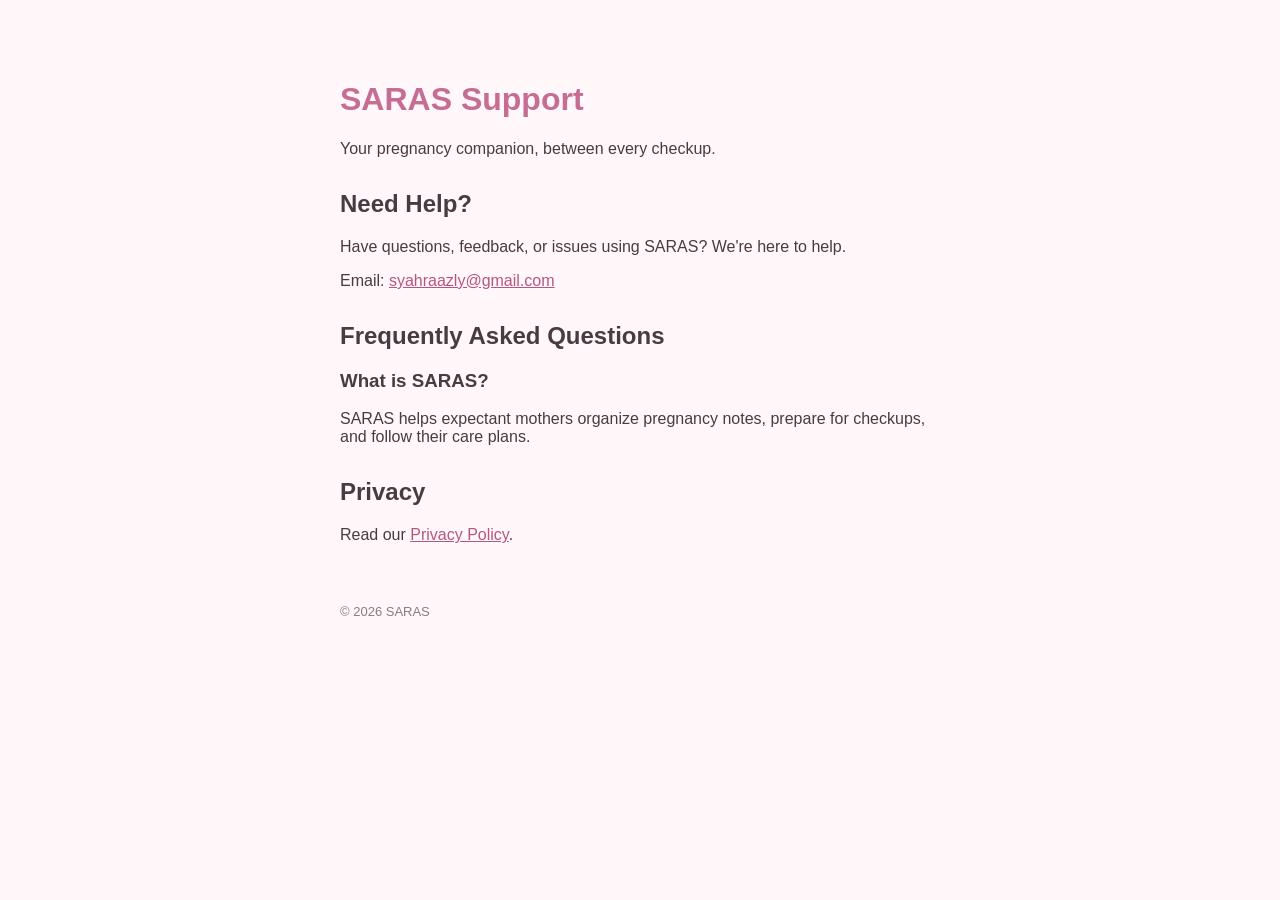
==== index.html @ d9669767 "add support page" ====
<!DOCTYPE html>
<html lang="en">
<head>
  <meta charset="UTF-8">
  <meta name="viewport" content="width=device-width, initial-scale=1.0">
  <title>SARAS Support</title>
  <style>
    body {
      font-family: -apple-system, BlinkMacSystemFont,
                   "Segoe UI", sans-serif;
      background: #fff7fa;
      color: #493b43;
      margin: 0;
      padding: 60px 20px;
    }
    main {
      max-width: 600px;
      margin: auto;
    }
    h1 { color: #c66d93; }
    section { margin-top: 32px; }
    a { color: #b85581; }
    footer {
      margin-top: 60px;
      font-size: 13px;
      color: #8b7b83;
    }
  </style>
</head>
<body>
  <main>
    <h1>SARAS Support</h1>
    <p>Your pregnancy companion,
       between every checkup.</p>

    <section>
      <h2>Need Help?</h2>
      <p>
        Have questions, feedback, or issues
        using SARAS? We're here to help.
      </p>
      <p>
        Email:
        <a href="mailto:syahraazly@gmail.com">
          syahraazly@gmail.com
        </a>
      </p>
    </section>

    <section>
      <h2>Frequently Asked Questions</h2>
      <h3>What is SARAS?</h3>
      <p>
        SARAS helps expectant mothers organize
        pregnancy notes, prepare for checkups,
        and follow their care plans.
      </p>
    </section>

    <section>
      <h2>Privacy</h2>
      <p>
        Read our
        <a href="privacy.html">Privacy Policy</a>.
      </p>
    </section>

    <footer>© 2026 SARAS</footer>
  </main>
</body>
</html>
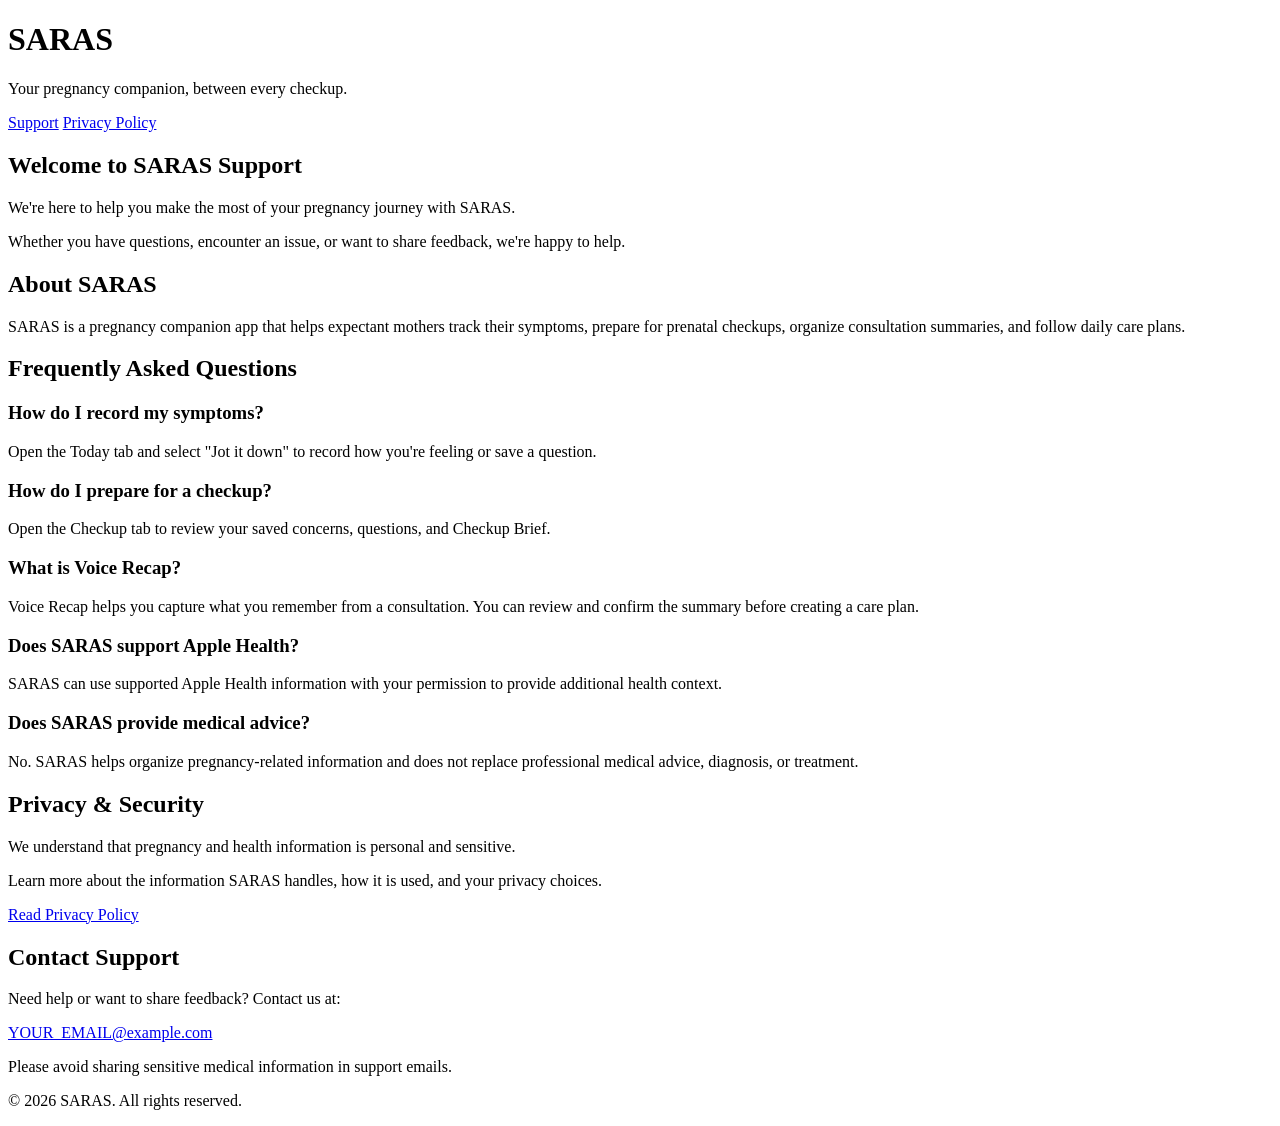
==== commit 07d81abf: "fix: index page" ====
--- a/index.html
+++ b/index.html
@@ -4,69 +4,118 @@
 <head>
   <meta charset="UTF-8">
   <meta name="viewport" content="width=device-width, initial-scale=1.0">
-  <title>SARAS Support</title>
-  <style>
-    body {
-      font-family: -apple-system, BlinkMacSystemFont,
-                   "Segoe UI", sans-serif;
-      background: #fff7fa;
-      color: #493b43;
-      margin: 0;
-      padding: 60px 20px;
-    }
-    main {
-      max-width: 600px;
-      margin: auto;
-    }
-    h1 { color: #c66d93; }
-    section { margin-top: 32px; }
-    a { color: #b85581; }
-    footer {
-      margin-top: 60px;
-      font-size: 13px;
-      color: #8b7b83;
-    }
-  </style>
+  <title>SARAS - Support</title>
+  <link rel="stylesheet" href="style.css">
 </head>
 <body>
+
+  <header>
+    <h1>SARAS</h1>
+    <p>Your pregnancy companion, between every checkup.</p>
+
+    <nav>
+      <a href="index.html">Support</a>
+      <a href="privacy.html">Privacy Policy</a>
+    </nav>
+  </header>
+
   <main>
-    <h1>SARAS Support</h1>
-    <p>Your pregnancy companion,
-       between every checkup.</p>
+    <section>
+      <h2>Welcome to SARAS Support</h2>
+      <p>
+        We're here to help you make the most of your
+        pregnancy journey with SARAS.
+      </p>
+      <p>
+        Whether you have questions, encounter an issue,
+        or want to share feedback, we're happy to help.
+      </p>
+    </section>
 
     <section>
-      <h2>Need Help?</h2>
+      <h2>About SARAS</h2>
       <p>
-        Have questions, feedback, or issues
-        using SARAS? We're here to help.
-      </p>
-      <p>
-        Email:
-        <a href="mailto:syahraazly@gmail.com">
-          syahraazly@gmail.com
-        </a>
+        SARAS is a pregnancy companion app that helps
+        expectant mothers track their symptoms, prepare
+        for prenatal checkups, organize consultation
+        summaries, and follow daily care plans.
       </p>
     </section>
 
     <section>
       <h2>Frequently Asked Questions</h2>
-      <h3>What is SARAS?</h3>
+
+      <h3>How do I record my symptoms?</h3>
       <p>
-        SARAS helps expectant mothers organize
-        pregnancy notes, prepare for checkups,
-        and follow their care plans.
+        Open the Today tab and select "Jot it down"
+        to record how you're feeling or save a question.
+      </p>
+
+      <h3>How do I prepare for a checkup?</h3>
+      <p>
+        Open the Checkup tab to review your saved
+        concerns, questions, and Checkup Brief.
+      </p>
+
+      <h3>What is Voice Recap?</h3>
+      <p>
+        Voice Recap helps you capture what you remember
+        from a consultation. You can review and confirm
+        the summary before creating a care plan.
+      </p>
+
+      <h3>Does SARAS support Apple Health?</h3>
+      <p>
+        SARAS can use supported Apple Health information
+        with your permission to provide additional
+        health context.
+      </p>
+
+      <h3>Does SARAS provide medical advice?</h3>
+      <p>
+        No. SARAS helps organize pregnancy-related
+        information and does not replace professional
+        medical advice, diagnosis, or treatment.
       </p>
     </section>
 
     <section>
-      <h2>Privacy</h2>
+      <h2>Privacy &amp; Security</h2>
       <p>
-        Read our
-        <a href="privacy.html">Privacy Policy</a>.
+        We understand that pregnancy and health
+        information is personal and sensitive.
+      </p>
+      <p>
+        Learn more about the information SARAS handles,
+        how it is used, and your privacy choices.
+      </p>
+
+      <a href="privacy.html">Read Privacy Policy</a>
+    </section>
+
+    <section>
+      <h2>Contact Support</h2>
+      <p>
+        Need help or want to share feedback?
+        Contact us at:
+      </p>
+
+      <p>
+        <a href="mailto:YOUR_EMAIL@example.com">
+          YOUR_EMAIL@example.com
+        </a>
+      </p>
+
+      <p>
+        Please avoid sharing sensitive medical
+        information in support emails.
       </p>
     </section>
+  </main>
 
-    <footer>© 2026 SARAS</footer>
-  </main>
+  <footer>
+    <p>&copy; 2026 SARAS. All rights reserved.</p>
+  </footer>
+
 </body>
 </html>
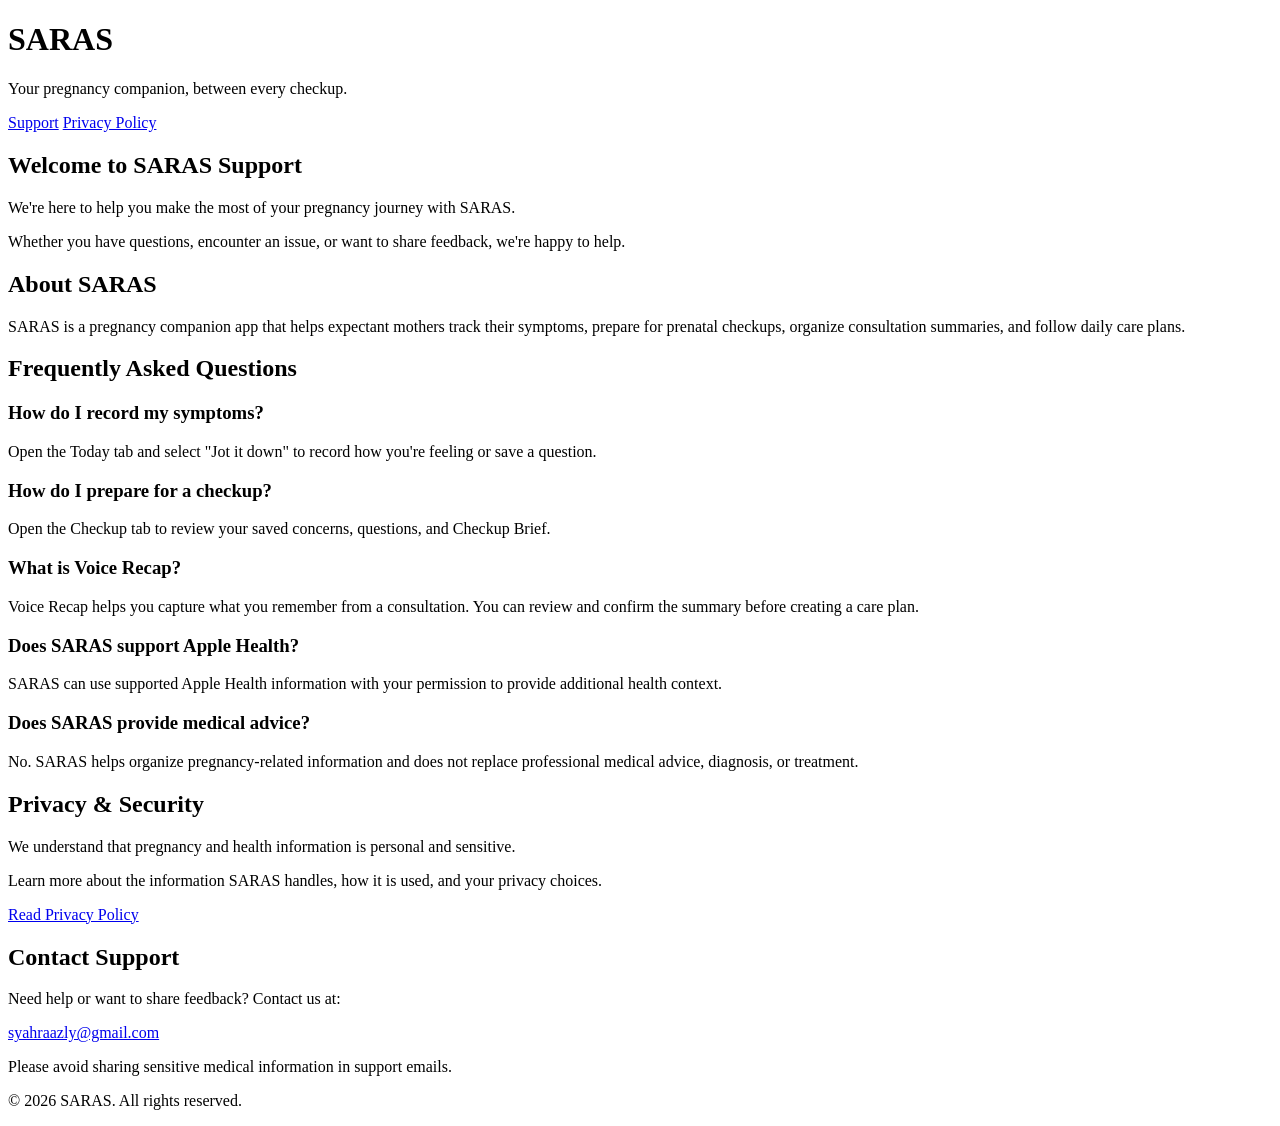
==== commit c5cbe62a: "Update email contact in index.html" ====
--- a/index.html
+++ b/index.html
@@ -101,8 +101,8 @@
       </p>
 
       <p>
-        <a href="mailto:YOUR_EMAIL@example.com">
-          YOUR_EMAIL@example.com
+        <a href="mailto:syahraazly@gmail.com">
+          syahraazly@gmail.com
         </a>
       </p>
 
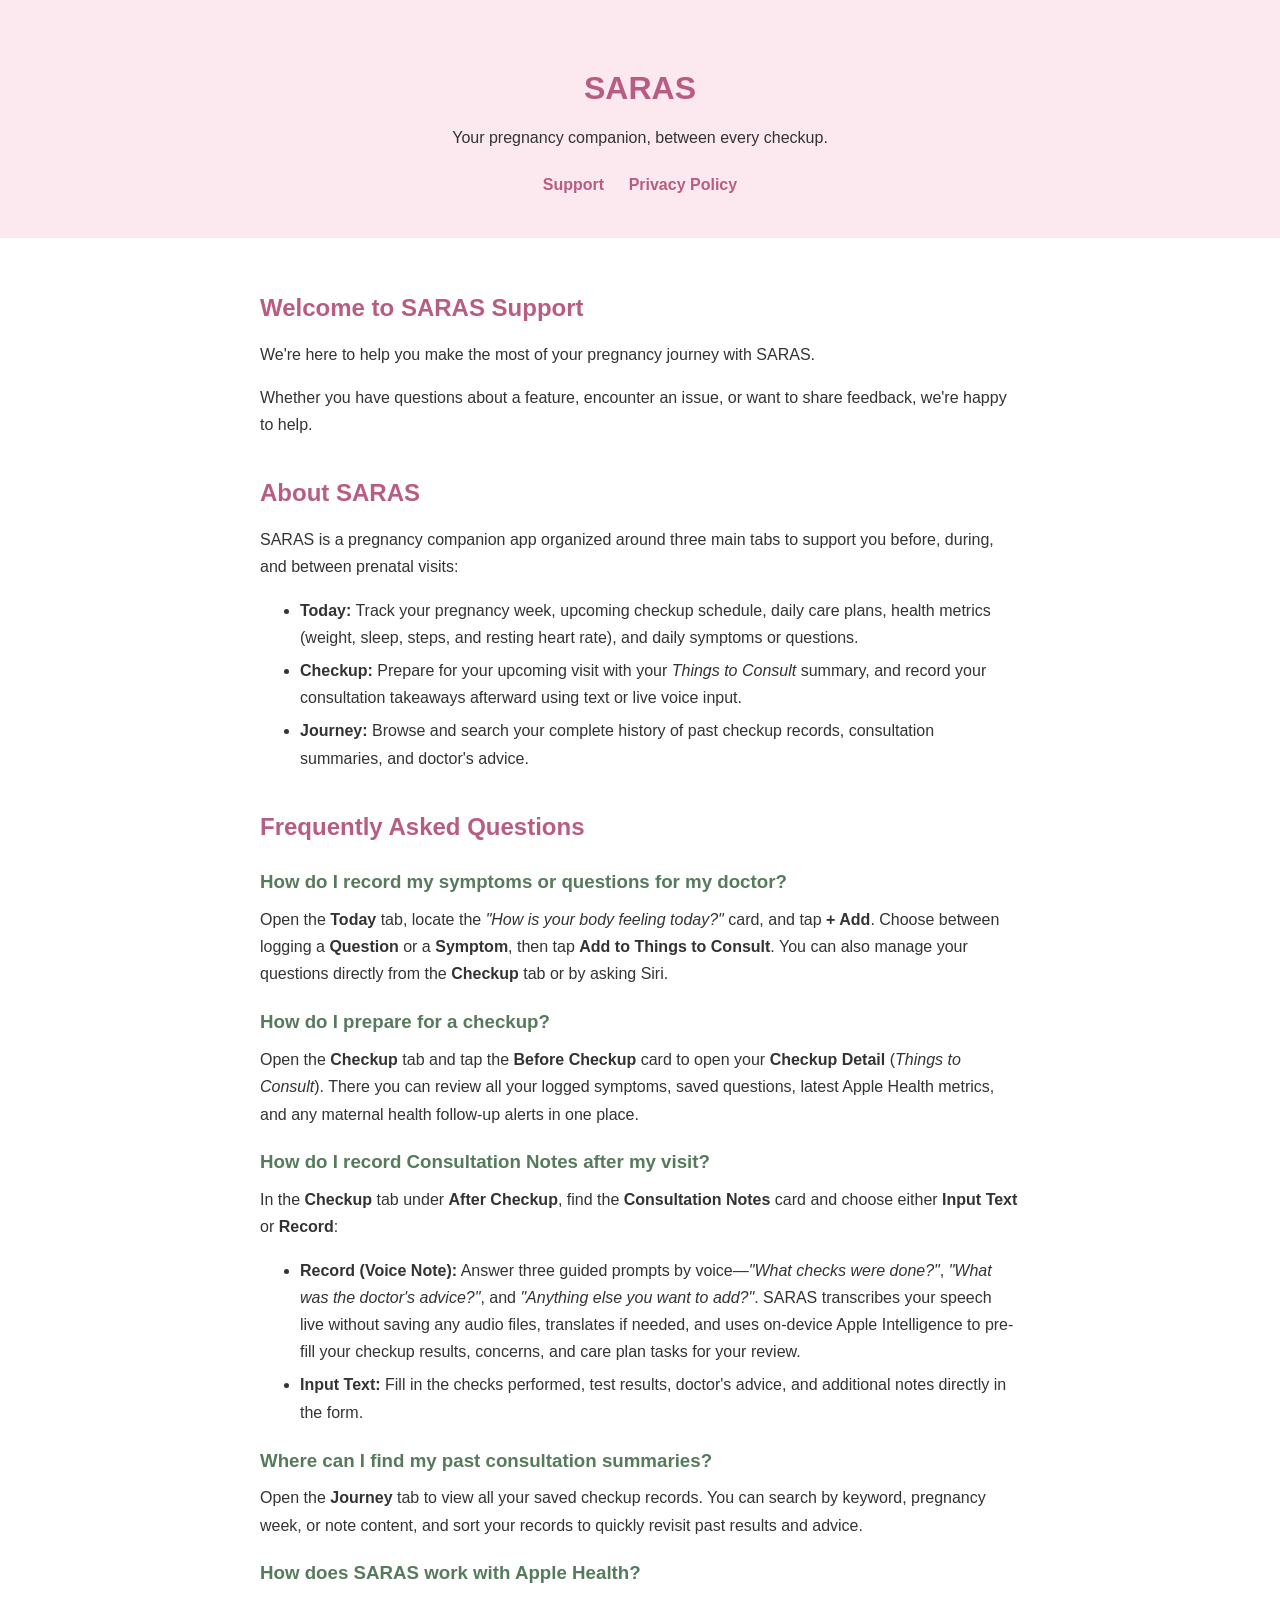
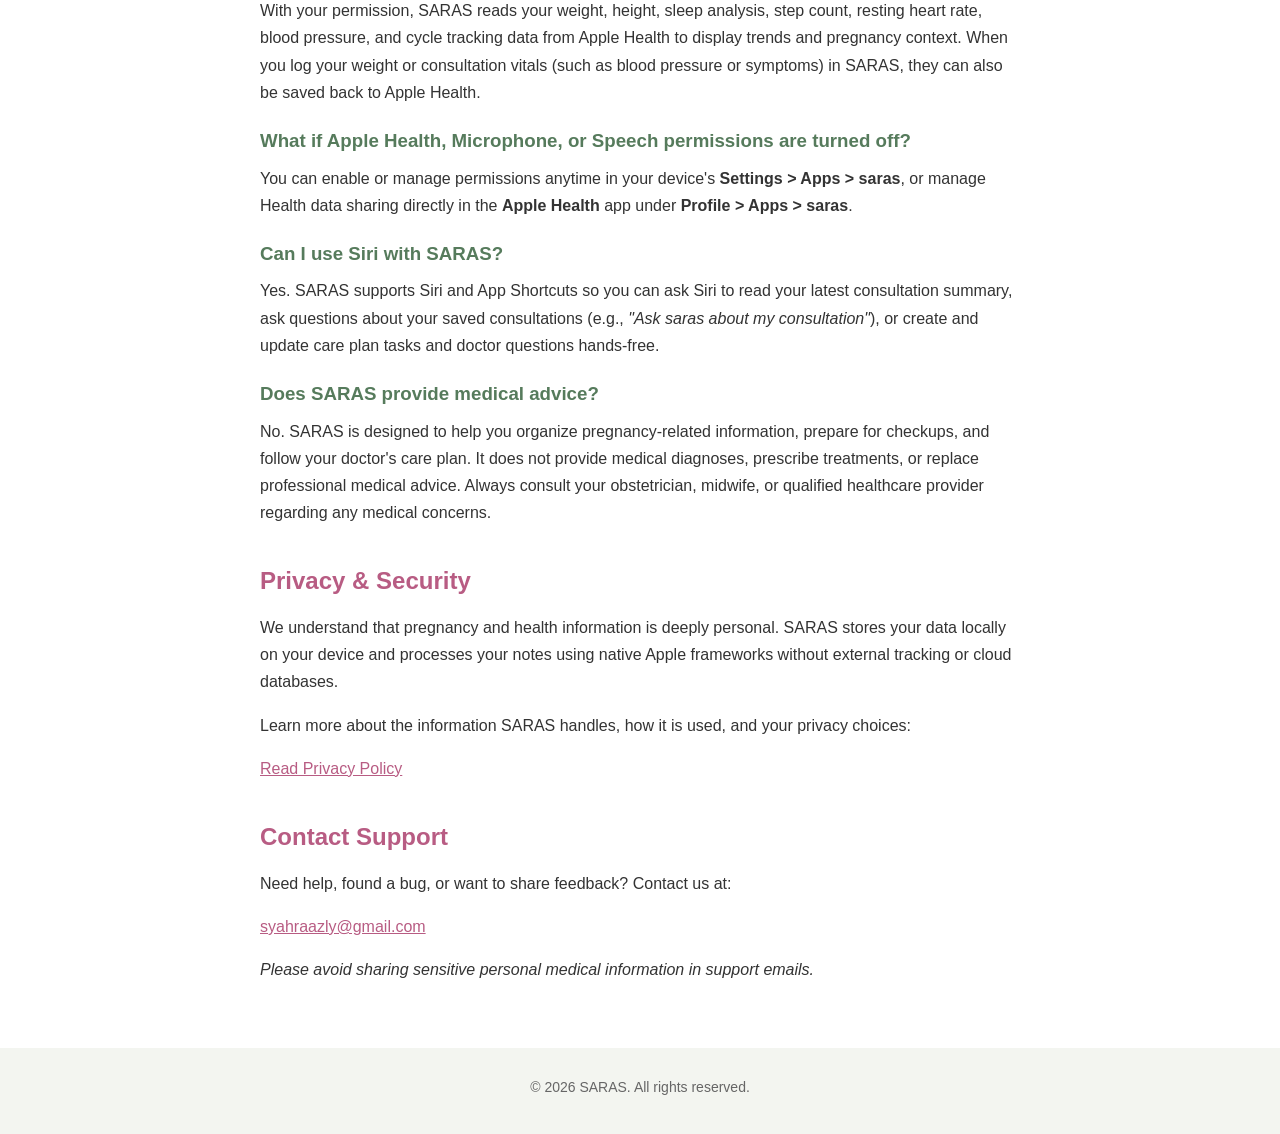
==== commit 20a2aa69: "feat: revise support and FAQ page" ====
--- a/index.html
+++ b/index.html
@@ -1,4 +1,3 @@
-
 <!DOCTYPE html>
 <html lang="en">
 <head>
@@ -23,81 +22,148 @@
     <section>
       <h2>Welcome to SARAS Support</h2>
       <p>
-        We're here to help you make the most of your
-        pregnancy journey with SARAS.
+        We're here to help you make the most of your pregnancy journey with
+        SARAS.
       </p>
       <p>
-        Whether you have questions, encounter an issue,
-        or want to share feedback, we're happy to help.
+        Whether you have questions about a feature, encounter an issue, or want
+        to share feedback, we're happy to help.
       </p>
     </section>
 
     <section>
       <h2>About SARAS</h2>
       <p>
-        SARAS is a pregnancy companion app that helps
-        expectant mothers track their symptoms, prepare
-        for prenatal checkups, organize consultation
-        summaries, and follow daily care plans.
+        SARAS is a pregnancy companion app organized around three main tabs to
+        support you before, during, and between prenatal visits:
       </p>
+      <ul>
+        <li>
+          <strong>Today:</strong> Track your pregnancy week, upcoming checkup
+          schedule, daily care plans, health metrics (weight, sleep, steps, and
+          resting heart rate), and daily symptoms or questions.
+        </li>
+        <li>
+          <strong>Checkup:</strong> Prepare for your upcoming visit with your
+          <em>Things to Consult</em> summary, and record your consultation
+          takeaways afterward using text or live voice input.
+        </li>
+        <li>
+          <strong>Journey:</strong> Browse and search your complete history of
+          past checkup records, consultation summaries, and doctor's advice.
+        </li>
+      </ul>
     </section>
 
     <section>
       <h2>Frequently Asked Questions</h2>
 
-      <h3>How do I record my symptoms?</h3>
+      <h3>How do I record my symptoms or questions for my doctor?</h3>
       <p>
-        Open the Today tab and select "Jot it down"
-        to record how you're feeling or save a question.
+        Open the <strong>Today</strong> tab, locate the
+        <em>"How is your body feeling today?"</em> card, and tap
+        <strong>+ Add</strong>. Choose between logging a
+        <strong>Question</strong> or a <strong>Symptom</strong>, then tap
+        <strong>Add to Things to Consult</strong>. You can also manage your
+        questions directly from the <strong>Checkup</strong> tab or by asking
+        Siri.
       </p>
 
       <h3>How do I prepare for a checkup?</h3>
       <p>
-        Open the Checkup tab to review your saved
-        concerns, questions, and Checkup Brief.
+        Open the <strong>Checkup</strong> tab and tap the
+        <strong>Before Checkup</strong> card to open your
+        <strong>Checkup Detail</strong> (<em>Things to Consult</em>). There you
+        can review all your logged symptoms, saved questions, latest Apple
+        Health metrics, and any maternal health follow-up alerts in one place.
       </p>
 
-      <h3>What is Voice Recap?</h3>
+      <h3>How do I record Consultation Notes after my visit?</h3>
       <p>
-        Voice Recap helps you capture what you remember
-        from a consultation. You can review and confirm
-        the summary before creating a care plan.
+        In the <strong>Checkup</strong> tab under <strong>After Checkup</strong>,
+        find the <strong>Consultation Notes</strong> card and choose either
+        <strong>Input Text</strong> or <strong>Record</strong>:
+      </p>
+      <ul>
+        <li>
+          <strong>Record (Voice Note):</strong> Answer three guided prompts by
+          voice—<em>"What checks were done?"</em>,
+          <em>"What was the doctor's advice?"</em>, and
+          <em>"Anything else you want to add?"</em>. SARAS transcribes your
+          speech live without saving any audio files, translates if needed, and
+          uses on-device Apple Intelligence to pre-fill your checkup results,
+          concerns, and care plan tasks for your review.
+        </li>
+        <li>
+          <strong>Input Text:</strong> Fill in the checks performed, test
+          results, doctor's advice, and additional notes directly in the form.
+        </li>
+      </ul>
+
+      <h3>Where can I find my past consultation summaries?</h3>
+      <p>
+        Open the <strong>Journey</strong> tab to view all your saved checkup
+        records. You can search by keyword, pregnancy week, or note content, and
+        sort your records to quickly revisit past results and advice.
       </p>
 
-      <h3>Does SARAS support Apple Health?</h3>
+      <h3>How does SARAS work with Apple Health?</h3>
       <p>
-        SARAS can use supported Apple Health information
-        with your permission to provide additional
-        health context.
+        With your permission, SARAS reads your weight, height, sleep analysis,
+        step count, resting heart rate, blood pressure, and cycle tracking data
+        from Apple Health to display trends and pregnancy context. When you log
+        your weight or consultation vitals (such as blood pressure or symptoms)
+        in SARAS, they can also be saved back to Apple Health.
+      </p>
+
+      <h3>What if Apple Health, Microphone, or Speech permissions are turned off?</h3>
+      <p>
+        You can enable or manage permissions anytime in your device's
+        <strong>Settings &gt; Apps &gt; saras</strong>, or manage Health data
+        sharing directly in the <strong>Apple Health</strong> app under
+        <strong>Profile &gt; Apps &gt; saras</strong>.
+      </p>
+
+      <h3>Can I use Siri with SARAS?</h3>
+      <p>
+        Yes. SARAS supports Siri and App Shortcuts so you can ask Siri to read
+        your latest consultation summary, ask questions about your saved
+        consultations (e.g., <em>"Ask saras about my consultation"</em>), or
+        create and update care plan tasks and doctor questions hands-free.
       </p>
 
       <h3>Does SARAS provide medical advice?</h3>
       <p>
-        No. SARAS helps organize pregnancy-related
-        information and does not replace professional
-        medical advice, diagnosis, or treatment.
+        No. SARAS is designed to help you organize pregnancy-related
+        information, prepare for checkups, and follow your doctor's care plan.
+        It does not provide medical diagnoses, prescribe treatments, or replace
+        professional medical advice. Always consult your obstetrician, midwife,
+        or qualified healthcare provider regarding any medical concerns.
       </p>
     </section>
 
     <section>
       <h2>Privacy &amp; Security</h2>
       <p>
-        We understand that pregnancy and health
-        information is personal and sensitive.
+        We understand that pregnancy and health information is deeply personal.
+        SARAS stores your data locally on your device and processes your notes
+        using native Apple frameworks without external tracking or cloud
+        databases.
       </p>
       <p>
-        Learn more about the information SARAS handles,
-        how it is used, and your privacy choices.
+        Learn more about the information SARAS handles, how it is used, and
+        your privacy choices:
       </p>
 
-      <a href="privacy.html">Read Privacy Policy</a>
+      <p>
+        <a href="privacy.html">Read Privacy Policy</a>
+      </p>
     </section>
 
     <section>
       <h2>Contact Support</h2>
       <p>
-        Need help or want to share feedback?
-        Contact us at:
+        Need help, found a bug, or want to share feedback? Contact us at:
       </p>
 
       <p>
@@ -107,8 +173,7 @@
       </p>
 
       <p>
-        Please avoid sharing sensitive medical
-        information in support emails.
+        <em>Please avoid sharing sensitive personal medical information in support emails.</em>
       </p>
     </section>
   </main>
--- a/style.css
+++ b/style.css
@@ -0,0 +1,89 @@
+
+* {
+  box-sizing: border-box;
+}
+
+body {
+  margin: 0;
+  font-family: Arial, sans-serif;
+  font-size: 16px;
+  line-height: 1.7;
+  color: #333;
+  background-color: #fff;
+}
+
+header {
+  background-color: #fce8ef;
+  text-align: center;
+  padding: 40px 20px;
+}
+
+header h1 {
+  color: #b85c83;
+  margin-bottom: 8px;
+}
+
+nav {
+  margin-top: 20px;
+}
+
+nav a {
+  margin: 0 10px;
+  text-decoration: none;
+  color: #b85c83;
+  font-weight: bold;
+}
+
+main {
+  max-width: 800px;
+  margin: 0 auto;
+  padding: 30px 20px;
+}
+
+section {
+  margin-bottom: 35px;
+}
+
+h2 {
+  color: #b85c83;
+  margin-bottom: 12px;
+}
+
+h3 {
+  color: #567b5c;
+  margin-bottom: 5px;
+}
+
+p {
+  margin-top: 8px;
+}
+
+li {
+  margin-bottom: 6px;
+}
+
+a {
+  color: #b85c83;
+}
+
+a:hover {
+  text-decoration: underline;
+}
+
+footer {
+  background-color: #f3f5f0;
+  text-align: center;
+  padding: 20px;
+  font-size: 14px;
+  color: #666;
+}
+
+@media (max-width: 600px) {
+  header {
+    padding: 30px 15px;
+  }
+
+  main {
+    padding: 20px 15px;
+  }
+}
